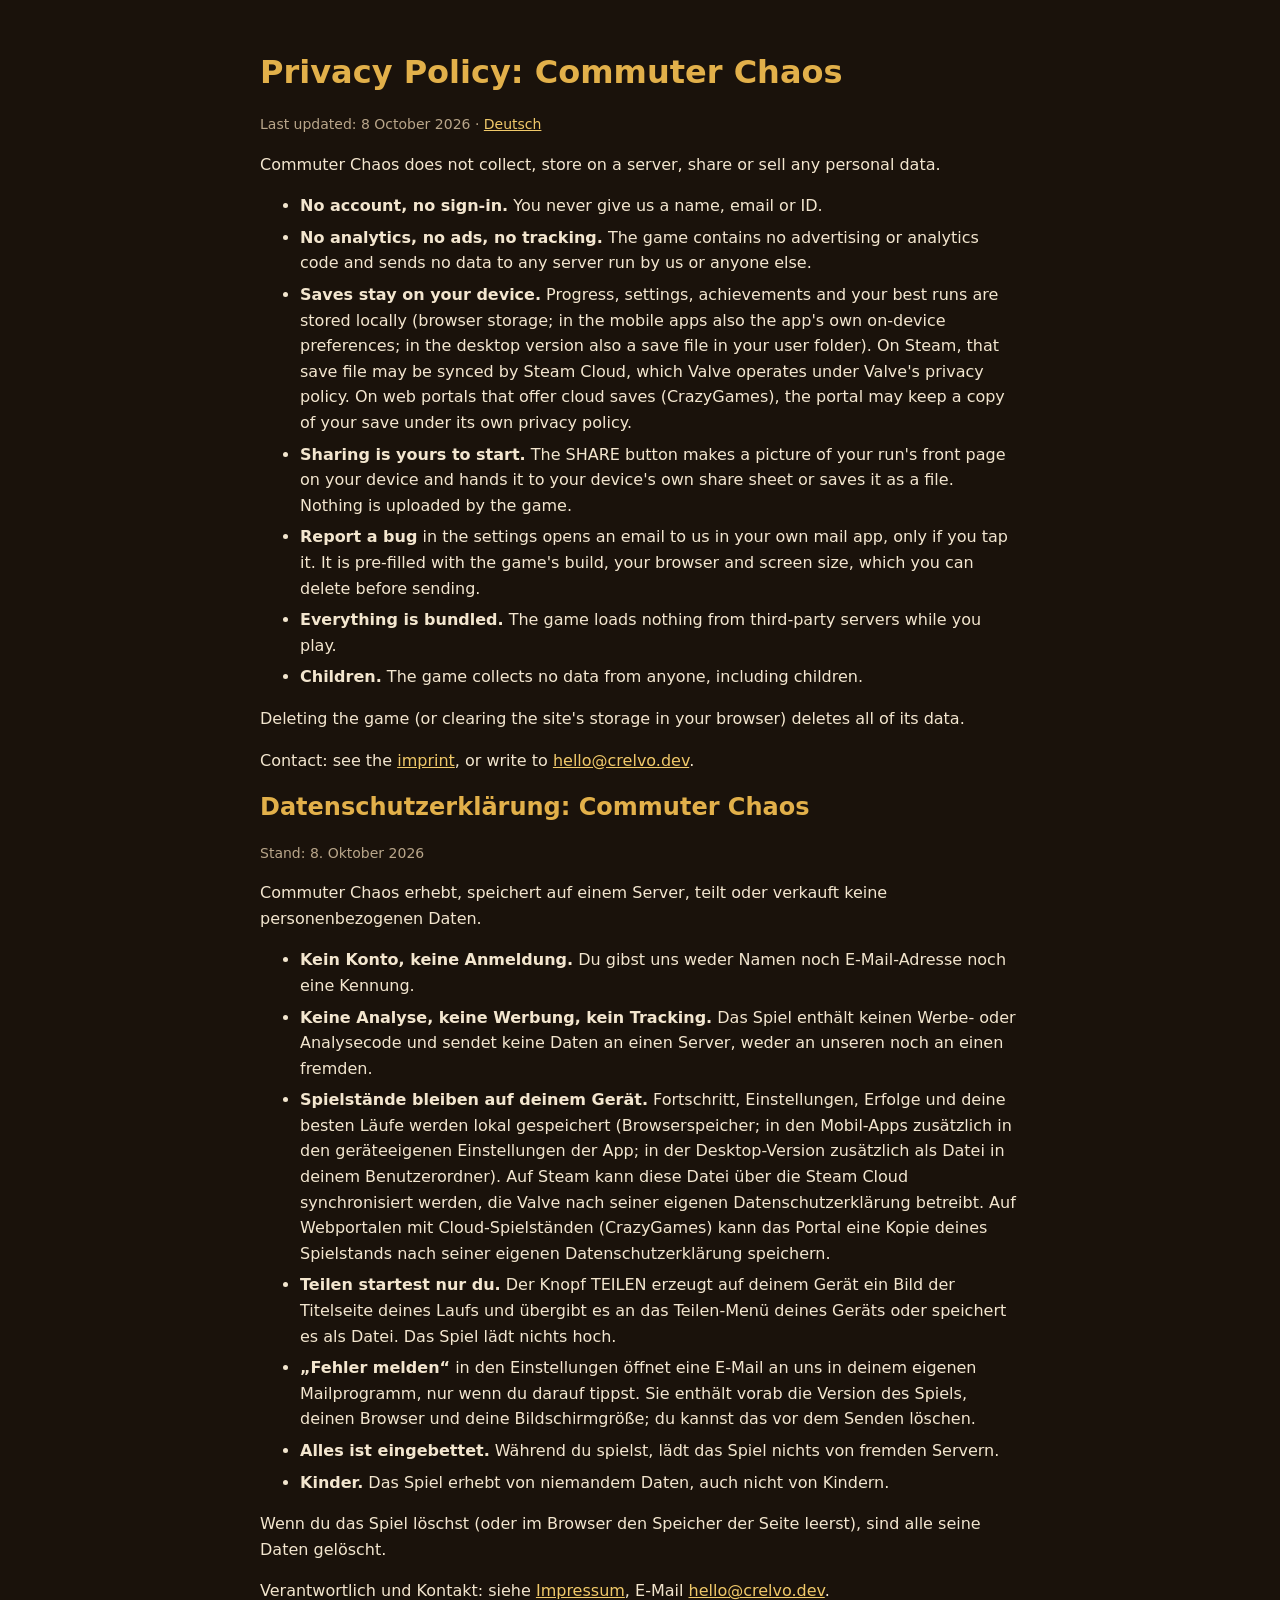
==== commuter-chaos/privacy.html @ f247543e "Commuter Chaos privacy policy Co-Authored-By: Claude Opus 5.5 (1M context) <noreply@anthropic.com>" ====
<!doctype html>
<html lang="en">
<head>
<meta charset="utf-8">
<meta name="viewport" content="width=device-width, initial-scale=1">
<title>Commuter Chaos: Privacy Policy / Datenschutzerklärung</title>
<link rel="stylesheet" href="../style.css">
</head>
<body>
<main>
<h1>Privacy Policy: Commuter Chaos</h1>
<p class="meta">Last updated: 8 October 2026 · <a href="#de">Deutsch</a></p>

<p>Commuter Chaos does not collect, store on a server, share or sell any personal data.</p>
<ul>
  <li><strong>No account, no sign-in.</strong> You never give us a name, email or ID.</li>
  <li><strong>No analytics, no ads, no tracking.</strong> The game contains no advertising or analytics code and sends no data to any server run by us or anyone else.</li>
  <li><strong>Saves stay on your device.</strong> Progress, settings, achievements and your best runs are stored locally (browser storage; in the mobile apps also the app's own on-device preferences; in the desktop version also a save file in your user folder). On Steam, that save file may be synced by Steam Cloud, which Valve operates under Valve's privacy policy. On web portals that offer cloud saves (CrazyGames), the portal may keep a copy of your save under its own privacy policy.</li>
  <li><strong>Sharing is yours to start.</strong> The SHARE button makes a picture of your run's front page on your device and hands it to your device's own share sheet or saves it as a file. Nothing is uploaded by the game.</li>
  <li><strong>Report a bug</strong> in the settings opens an email to us in your own mail app, only if you tap it. It is pre-filled with the game's build, your browser and screen size, which you can delete before sending.</li>
  <li><strong>Everything is bundled.</strong> The game loads nothing from third-party servers while you play.</li>
  <li><strong>Children.</strong> The game collects no data from anyone, including children.</li>
</ul>
<p>Deleting the game (or clearing the site's storage in your browser) deletes all of its data.</p>
<p>Contact: see the <a href="../index.html#imprint">imprint</a>, or write to <a href="mailto:hello@crelvo.dev">hello@crelvo.dev</a>.</p>

<h2 id="de">Datenschutzerklärung: Commuter Chaos</h2>
<p class="meta">Stand: 8. Oktober 2026</p>
<p>Commuter Chaos erhebt, speichert auf einem Server, teilt oder verkauft keine personenbezogenen Daten.</p>
<ul>
  <li><strong>Kein Konto, keine Anmeldung.</strong> Du gibst uns weder Namen noch E-Mail-Adresse noch eine Kennung.</li>
  <li><strong>Keine Analyse, keine Werbung, kein Tracking.</strong> Das Spiel enthält keinen Werbe- oder Analysecode und sendet keine Daten an einen Server, weder an unseren noch an einen fremden.</li>
  <li><strong>Spielstände bleiben auf deinem Gerät.</strong> Fortschritt, Einstellungen, Erfolge und deine besten Läufe werden lokal gespeichert (Browserspeicher; in den Mobil-Apps zusätzlich in den geräteeigenen Einstellungen der App; in der Desktop-Version zusätzlich als Datei in deinem Benutzerordner). Auf Steam kann diese Datei über die Steam Cloud synchronisiert werden, die Valve nach seiner eigenen Datenschutzerklärung betreibt. Auf Webportalen mit Cloud-Spielständen (CrazyGames) kann das Portal eine Kopie deines Spielstands nach seiner eigenen Datenschutzerklärung speichern.</li>
  <li><strong>Teilen startest nur du.</strong> Der Knopf TEILEN erzeugt auf deinem Gerät ein Bild der Titelseite deines Laufs und übergibt es an das Teilen-Menü deines Geräts oder speichert es als Datei. Das Spiel lädt nichts hoch.</li>
  <li><strong>„Fehler melden“</strong> in den Einstellungen öffnet eine E-Mail an uns in deinem eigenen Mailprogramm, nur wenn du darauf tippst. Sie enthält vorab die Version des Spiels, deinen Browser und deine Bildschirmgröße; du kannst das vor dem Senden löschen.</li>
  <li><strong>Alles ist eingebettet.</strong> Während du spielst, lädt das Spiel nichts von fremden Servern.</li>
  <li><strong>Kinder.</strong> Das Spiel erhebt von niemandem Daten, auch nicht von Kindern.</li>
</ul>
<p>Wenn du das Spiel löschst (oder im Browser den Speicher der Seite leerst), sind alle seine Daten gelöscht.</p>
<p>Verantwortlich und Kontakt: siehe <a href="../index.html#imprint">Impressum</a>, E-Mail <a href="mailto:hello@crelvo.dev">hello@crelvo.dev</a>.</p>
</main>
</body>
</html>
---- style.css ----
body { margin: 0; background: #1a120b; color: #f3e6cf; font: 16px/1.6 system-ui, -apple-system, "Segoe UI", sans-serif; }
main { max-width: 760px; margin: 0 auto; padding: 32px 16px 64px; }
h1, h2 { color: #e2b04a; line-height: 1.2; }
a { color: #f0c96a; }
.meta { color: #b9a68a; font-size: 14px; }
li { margin: 6px 0; }
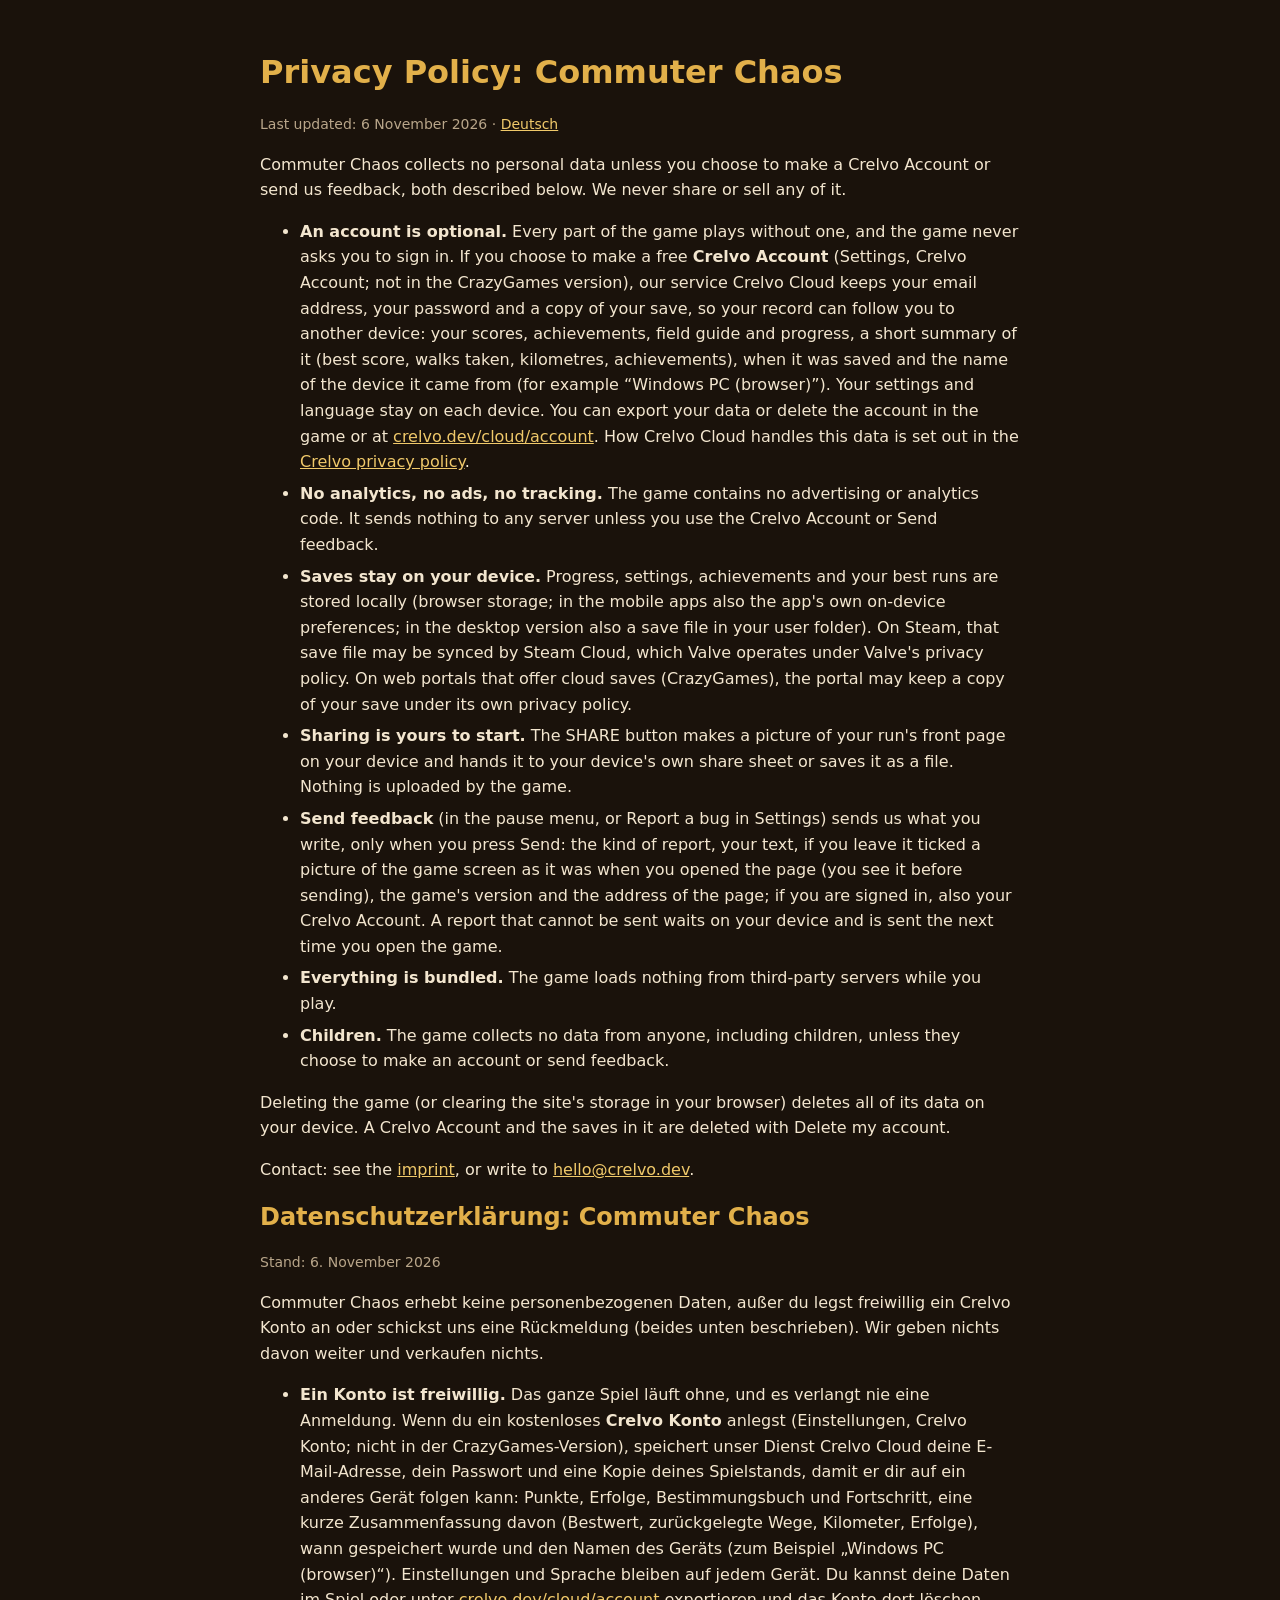
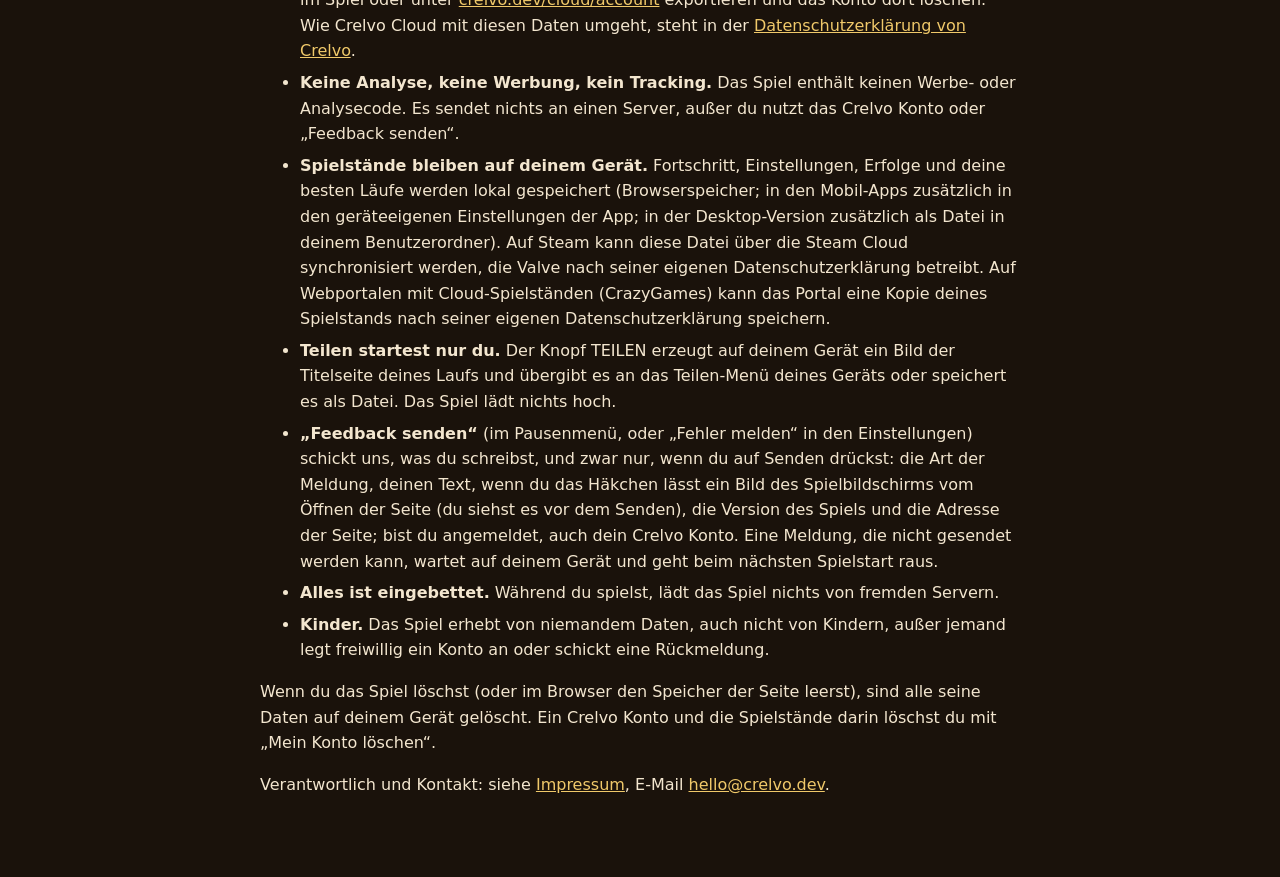
==== commit 994db584: "Commuter Chaos privacy: the optional Crelvo Account and Send feedback The game gains an optional Cre" ====
--- a/commuter-chaos/privacy.html
+++ b/commuter-chaos/privacy.html
@@ -9,34 +9,34 @@
 <body>
 <main>
 <h1>Privacy Policy: Commuter Chaos</h1>
-<p class="meta">Last updated: 8 October 2026 · <a href="#de">Deutsch</a></p>
+<p class="meta">Last updated: 6 November 2026 · <a href="#de">Deutsch</a></p>
 
-<p>Commuter Chaos does not collect, store on a server, share or sell any personal data.</p>
+<p>Commuter Chaos collects no personal data unless you choose to make a Crelvo Account or send us feedback, both described below. We never share or sell any of it.</p>
 <ul>
-  <li><strong>No account, no sign-in.</strong> You never give us a name, email or ID.</li>
-  <li><strong>No analytics, no ads, no tracking.</strong> The game contains no advertising or analytics code and sends no data to any server run by us or anyone else.</li>
+  <li><strong>An account is optional.</strong> Every part of the game plays without one, and the game never asks you to sign in. If you choose to make a free <strong>Crelvo Account</strong> (Settings, Crelvo Account; not in the CrazyGames version), our service Crelvo Cloud keeps your email address, your password and a copy of your save, so your record can follow you to another device: your scores, achievements, field guide and progress, a short summary of it (best score, walks taken, kilometres, achievements), when it was saved and the name of the device it came from (for example “Windows PC (browser)”). Your settings and language stay on each device. You can export your data or delete the account in the game or at <a href="https://crelvo.dev/cloud/account">crelvo.dev/cloud/account</a>. How Crelvo Cloud handles this data is set out in the <a href="https://crelvo.dev/datenschutz/">Crelvo privacy policy</a>.</li>
+  <li><strong>No analytics, no ads, no tracking.</strong> The game contains no advertising or analytics code. It sends nothing to any server unless you use the Crelvo Account or Send feedback.</li>
   <li><strong>Saves stay on your device.</strong> Progress, settings, achievements and your best runs are stored locally (browser storage; in the mobile apps also the app's own on-device preferences; in the desktop version also a save file in your user folder). On Steam, that save file may be synced by Steam Cloud, which Valve operates under Valve's privacy policy. On web portals that offer cloud saves (CrazyGames), the portal may keep a copy of your save under its own privacy policy.</li>
   <li><strong>Sharing is yours to start.</strong> The SHARE button makes a picture of your run's front page on your device and hands it to your device's own share sheet or saves it as a file. Nothing is uploaded by the game.</li>
-  <li><strong>Report a bug</strong> in the settings opens an email to us in your own mail app, only if you tap it. It is pre-filled with the game's build, your browser and screen size, which you can delete before sending.</li>
+  <li><strong>Send feedback</strong> (in the pause menu, or Report a bug in Settings) sends us what you write, only when you press Send: the kind of report, your text, if you leave it ticked a picture of the game screen as it was when you opened the page (you see it before sending), the game's version and the address of the page; if you are signed in, also your Crelvo Account. A report that cannot be sent waits on your device and is sent the next time you open the game.</li>
   <li><strong>Everything is bundled.</strong> The game loads nothing from third-party servers while you play.</li>
-  <li><strong>Children.</strong> The game collects no data from anyone, including children.</li>
+  <li><strong>Children.</strong> The game collects no data from anyone, including children, unless they choose to make an account or send feedback.</li>
 </ul>
-<p>Deleting the game (or clearing the site's storage in your browser) deletes all of its data.</p>
+<p>Deleting the game (or clearing the site's storage in your browser) deletes all of its data on your device. A Crelvo Account and the saves in it are deleted with Delete my account.</p>
 <p>Contact: see the <a href="../index.html#imprint">imprint</a>, or write to <a href="mailto:hello@crelvo.dev">hello@crelvo.dev</a>.</p>
 
 <h2 id="de">Datenschutzerklärung: Commuter Chaos</h2>
-<p class="meta">Stand: 8. Oktober 2026</p>
-<p>Commuter Chaos erhebt, speichert auf einem Server, teilt oder verkauft keine personenbezogenen Daten.</p>
+<p class="meta">Stand: 6. November 2026</p>
+<p>Commuter Chaos erhebt keine personenbezogenen Daten, außer du legst freiwillig ein Crelvo Konto an oder schickst uns eine Rückmeldung (beides unten beschrieben). Wir geben nichts davon weiter und verkaufen nichts.</p>
 <ul>
-  <li><strong>Kein Konto, keine Anmeldung.</strong> Du gibst uns weder Namen noch E-Mail-Adresse noch eine Kennung.</li>
-  <li><strong>Keine Analyse, keine Werbung, kein Tracking.</strong> Das Spiel enthält keinen Werbe- oder Analysecode und sendet keine Daten an einen Server, weder an unseren noch an einen fremden.</li>
+  <li><strong>Ein Konto ist freiwillig.</strong> Das ganze Spiel läuft ohne, und es verlangt nie eine Anmeldung. Wenn du ein kostenloses <strong>Crelvo Konto</strong> anlegst (Einstellungen, Crelvo Konto; nicht in der CrazyGames-Version), speichert unser Dienst Crelvo Cloud deine E-Mail-Adresse, dein Passwort und eine Kopie deines Spielstands, damit er dir auf ein anderes Gerät folgen kann: Punkte, Erfolge, Bestimmungsbuch und Fortschritt, eine kurze Zusammenfassung davon (Bestwert, zurückgelegte Wege, Kilometer, Erfolge), wann gespeichert wurde und den Namen des Geräts (zum Beispiel „Windows PC (browser)“). Einstellungen und Sprache bleiben auf jedem Gerät. Du kannst deine Daten im Spiel oder unter <a href="https://crelvo.dev/cloud/account">crelvo.dev/cloud/account</a> exportieren und das Konto dort löschen. Wie Crelvo Cloud mit diesen Daten umgeht, steht in der <a href="https://crelvo.dev/datenschutz/">Datenschutzerklärung von Crelvo</a>.</li>
+  <li><strong>Keine Analyse, keine Werbung, kein Tracking.</strong> Das Spiel enthält keinen Werbe- oder Analysecode. Es sendet nichts an einen Server, außer du nutzt das Crelvo Konto oder „Feedback senden“.</li>
   <li><strong>Spielstände bleiben auf deinem Gerät.</strong> Fortschritt, Einstellungen, Erfolge und deine besten Läufe werden lokal gespeichert (Browserspeicher; in den Mobil-Apps zusätzlich in den geräteeigenen Einstellungen der App; in der Desktop-Version zusätzlich als Datei in deinem Benutzerordner). Auf Steam kann diese Datei über die Steam Cloud synchronisiert werden, die Valve nach seiner eigenen Datenschutzerklärung betreibt. Auf Webportalen mit Cloud-Spielständen (CrazyGames) kann das Portal eine Kopie deines Spielstands nach seiner eigenen Datenschutzerklärung speichern.</li>
   <li><strong>Teilen startest nur du.</strong> Der Knopf TEILEN erzeugt auf deinem Gerät ein Bild der Titelseite deines Laufs und übergibt es an das Teilen-Menü deines Geräts oder speichert es als Datei. Das Spiel lädt nichts hoch.</li>
-  <li><strong>„Fehler melden“</strong> in den Einstellungen öffnet eine E-Mail an uns in deinem eigenen Mailprogramm, nur wenn du darauf tippst. Sie enthält vorab die Version des Spiels, deinen Browser und deine Bildschirmgröße; du kannst das vor dem Senden löschen.</li>
+  <li><strong>„Feedback senden“</strong> (im Pausenmenü, oder „Fehler melden“ in den Einstellungen) schickt uns, was du schreibst, und zwar nur, wenn du auf Senden drückst: die Art der Meldung, deinen Text, wenn du das Häkchen lässt ein Bild des Spielbildschirms vom Öffnen der Seite (du siehst es vor dem Senden), die Version des Spiels und die Adresse der Seite; bist du angemeldet, auch dein Crelvo Konto. Eine Meldung, die nicht gesendet werden kann, wartet auf deinem Gerät und geht beim nächsten Spielstart raus.</li>
   <li><strong>Alles ist eingebettet.</strong> Während du spielst, lädt das Spiel nichts von fremden Servern.</li>
-  <li><strong>Kinder.</strong> Das Spiel erhebt von niemandem Daten, auch nicht von Kindern.</li>
+  <li><strong>Kinder.</strong> Das Spiel erhebt von niemandem Daten, auch nicht von Kindern, außer jemand legt freiwillig ein Konto an oder schickt eine Rückmeldung.</li>
 </ul>
-<p>Wenn du das Spiel löschst (oder im Browser den Speicher der Seite leerst), sind alle seine Daten gelöscht.</p>
+<p>Wenn du das Spiel löschst (oder im Browser den Speicher der Seite leerst), sind alle seine Daten auf deinem Gerät gelöscht. Ein Crelvo Konto und die Spielstände darin löschst du mit „Mein Konto löschen“.</p>
 <p>Verantwortlich und Kontakt: siehe <a href="../index.html#imprint">Impressum</a>, E-Mail <a href="mailto:hello@crelvo.dev">hello@crelvo.dev</a>.</p>
 </main>
 </body>
